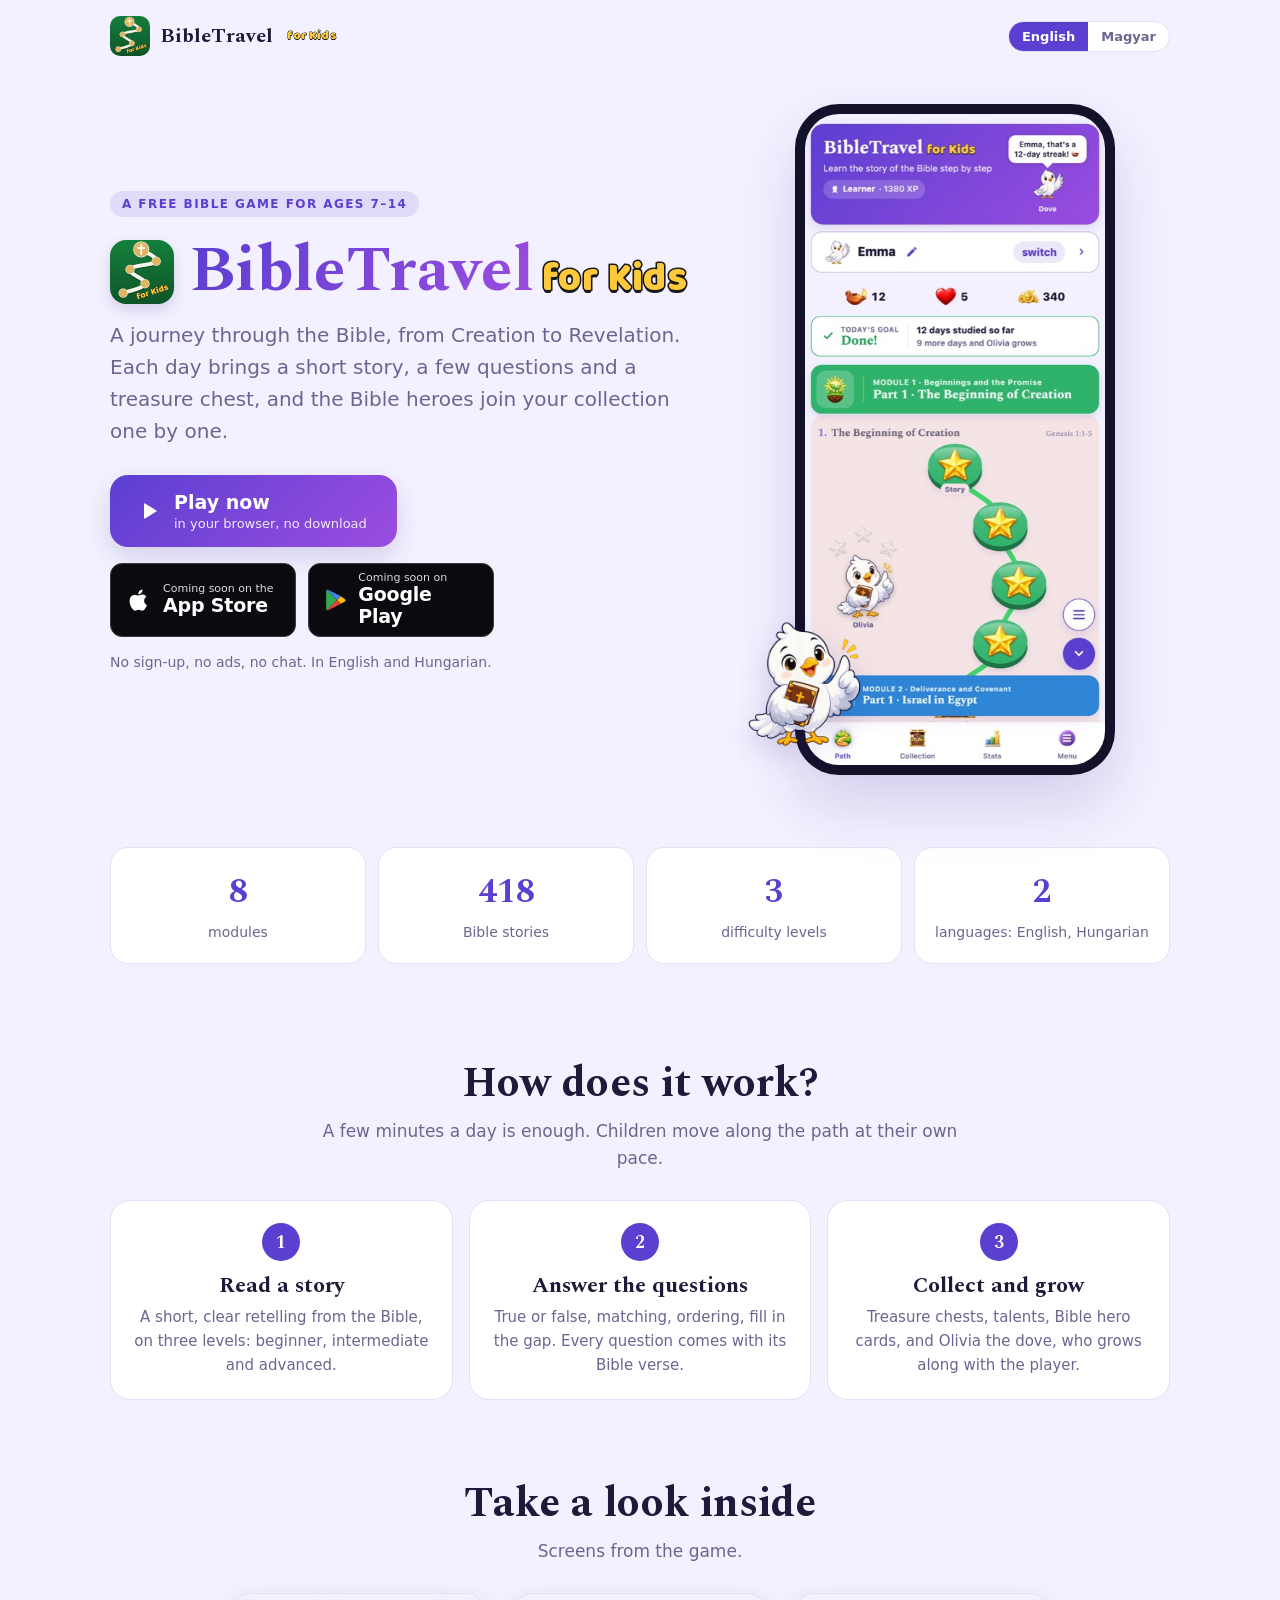
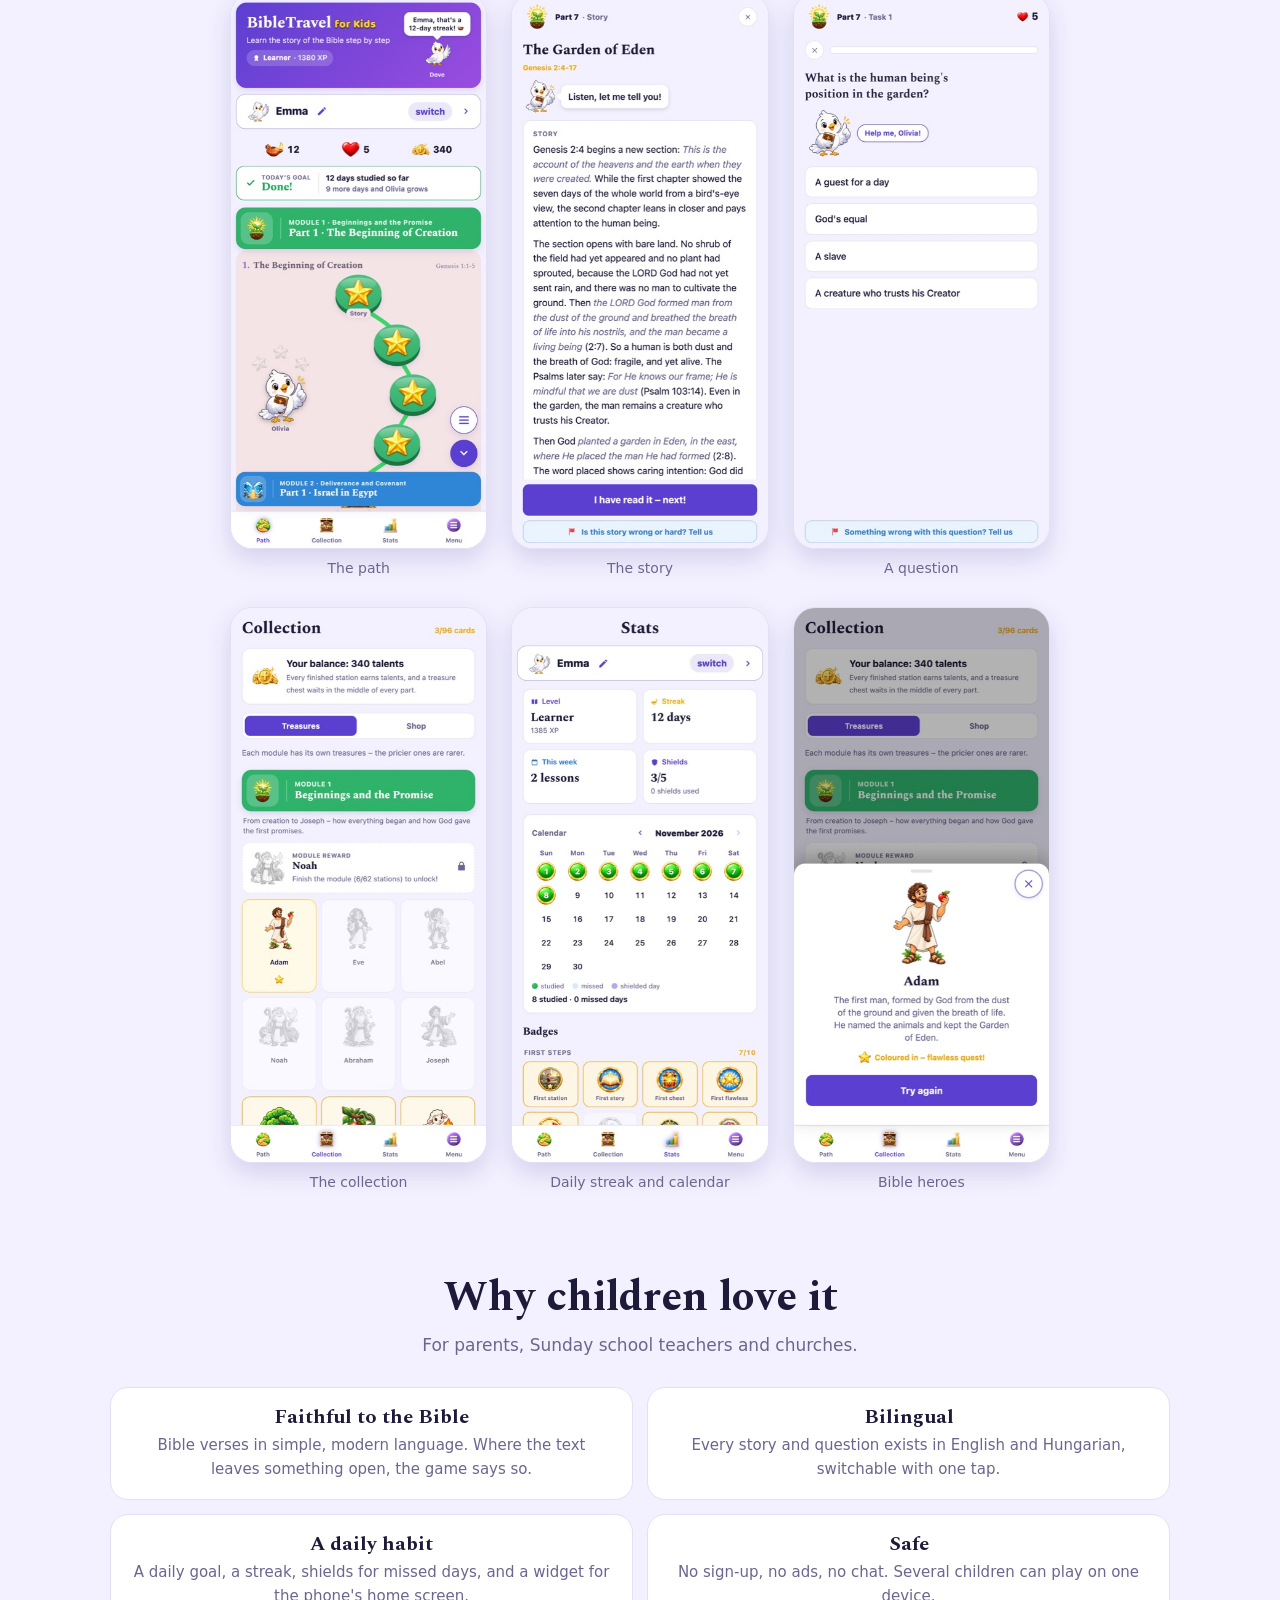
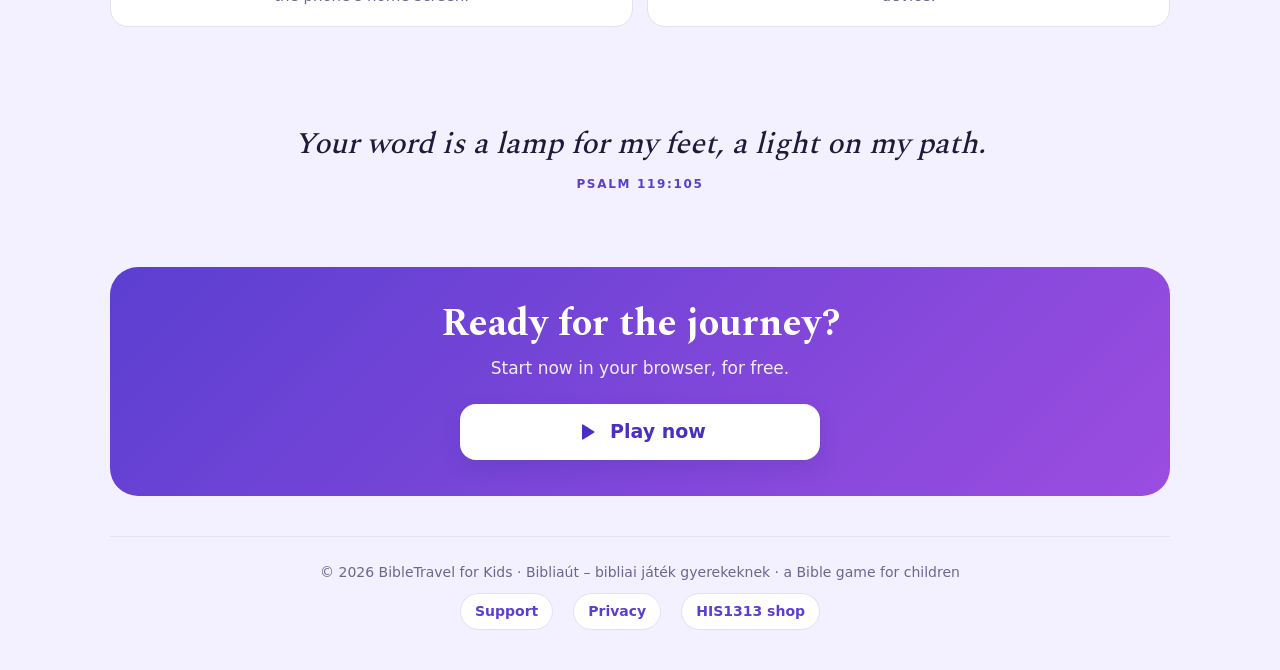
==== index.html @ eb329e91 "Jatek frissitve - 2026-11-16 12:33" ====
<!doctype html>
<html lang="en">
<head>
<meta charset="utf-8">
<script>/* az appon belul (regi buildek tartalek cime) egyenesen a jatek nyiljon */ if(window.ReactNativeWebView) location.replace("https://bibletravel.co.uk/play.html");</script>
<meta name="viewport" content="width=device-width,initial-scale=1,viewport-fit=cover">
<title>BibleTravel for Kids – A free Bible game for children</title>
<meta name="description" content="BibleTravel (in Hungarian: Bibliaút, Biblia Travel) is a free Bible game for children aged 7–14: 418 short Bible stories from Creation to Revelation, with quizzes, treasure chests and Bible heroes to collect. In English and Hungarian. Play in your browser, no sign-up, no ads.">
<link rel="canonical" href="https://bibletravel.co.uk/">
<link rel="alternate" hreflang="en" href="https://bibletravel.co.uk/">
<link rel="alternate" hreflang="hu" href="https://bibletravel.co.uk/hu/">
<link rel="alternate" hreflang="x-default" href="https://bibletravel.co.uk/">
<meta property="og:type" content="website">
<meta property="og:site_name" content="BibleTravel">
<meta property="og:url" content="https://bibletravel.co.uk/">
<meta property="og:title" content="BibleTravel for Kids – A journey through the Bible">
<meta property="og:description" content="A free Bible game for children aged 7–14. Short stories, quizzes, treasure chests and Bible heroes. In English and Hungarian.">
<meta property="og:image" content="https://bibletravel.co.uk/kezdolap/og.png">
<meta property="og:image:width" content="1200">
<meta property="og:image:height" content="630">
<meta property="og:locale" content="en_GB">
<meta property="og:locale:alternate" content="hu_HU">
<meta name="twitter:card" content="summary_large_image">
<meta name="twitter:image" content="https://bibletravel.co.uk/kezdolap/og.png">
<link rel="apple-touch-icon" href="https://bibletravel.co.uk/kezdolap/ikon.png">
<script type="application/ld+json">{"@context":"https://schema.org","@graph":[{"@type":"WebSite","name":"BibleTravel","alternateName":["BibleTravel for Kids","Bibliaút","Biblia Travel","Bible Travel"],"url":"https://bibletravel.co.uk/","inLanguage":["en","hu"]},{"@type":"VideoGame","name":"BibleTravel","alternateName":["Bibliaút","Biblia Travel","Bible Travel"],"url":"https://bibletravel.co.uk/","description":"A free Bible game for children aged 7–14: 418 short Bible stories from Creation to Revelation, with quizzes, treasure chests and Bible heroes to collect. In English and Hungarian.","image":"https://bibletravel.co.uk/kezdolap/og.png","genre":["Educational","Bible","Quiz"],"inLanguage":["en","hu"],"audience":{"@type":"PeopleAudience","suggestedMinAge":7,"suggestedMaxAge":14},"gamePlatform":["Web browser","iOS","Android"],"applicationCategory":"EducationalApplication","operatingSystem":"Any (web browser)","offers":{"@type":"Offer","price":"0","priceCurrency":"GBP"}}]}</script>
<meta name="theme-color" content="#5B3FD1">
<link rel="icon" href="https://bibletravel.co.uk/kezdolap/ikon.png">
<link rel="stylesheet" href="fonts/spectral.css">
<style>
:root{
  --bg:#F3F1FF;--surface:#FFFFFF;--text:#1E1B3A;--muted:#6B6690;--line:#E3DFF5;
  --brand:#5B3FD1;--brand2:#9B4DE0;--green:#2FA45A;--gold:#F2B33D;--ink:#FFFFFF;
  --shadow:rgba(52,36,140,.16);
}
@media (prefers-color-scheme:dark){:root:not([data-theme="light"]){
  --bg:#161327;--surface:#241F3B;--text:#F4F1FF;--muted:#B9B2D8;--line:#3A3360;
  --brand:#A78BFA;--brand2:#E08BF7;--green:#4CC77A;--ink:#161327;--shadow:rgba(0,0,0,.4);color-scheme:dark}}
:root[data-theme="dark"]{
  --bg:#161327;--surface:#241F3B;--text:#F4F1FF;--muted:#B9B2D8;--line:#3A3360;
  --brand:#A78BFA;--brand2:#E08BF7;--green:#4CC77A;--ink:#161327;--shadow:rgba(0,0,0,.4);color-scheme:dark}
*{box-sizing:border-box}
html{scroll-behavior:smooth}
body{margin:0;background:var(--bg);color:var(--text);font:17px/1.6 -apple-system,BlinkMacSystemFont,"Segoe UI",system-ui,sans-serif}
h1,h2,h3{font-family:Spectral,Georgia,serif;line-height:1.15;text-wrap:balance;margin:0}
a{color:var(--brand)}
.wrap{max-width:1100px;margin:0 auto;padding-inline:20px}

/* "for Kids" jel (Zsolt dontese, 2026-11-06): napsarga betuk fekete korvonallal, a nev utan */
@font-face{font-family:"BT Kids";src:url(fonts/baloo2-800-forkids.woff2) format("woff2");font-weight:800;font-display:block}
.fkjel{font:800 .62em/1 "BT Kids","Baloo 2",system-ui,sans-serif;color:#FFC93C;-webkit-text-stroke:.08em #1A1A1A;paint-order:stroke fill;text-shadow:0 .07em 0 #1A1A1A;white-space:nowrap;letter-spacing:.01em;margin-left:.3em;-webkit-text-fill-color:#FFC93C}
/* felso sav */
.top{display:flex;align-items:center;justify-content:space-between;gap:12px;padding-block:16px}
.logo{display:flex;align-items:center;gap:10px;font:700 20px Spectral,Georgia,serif;color:var(--text);text-decoration:none}
.logo img{width:40px;height:40px;border-radius:10px}
.nyelv{display:flex;border:1.5px solid var(--line);border-radius:999px;overflow:hidden;background:var(--surface)}
.nyelv button{font:700 13px system-ui;border:0;background:none;color:var(--muted);padding:7px 13px;cursor:pointer}
.nyelv button.on{background:var(--brand);color:var(--ink)}

/* nyito resz */
.hos{display:grid;grid-template-columns:minmax(0,1.15fr) minmax(0,.85fr);gap:48px;align-items:center;padding-block:32px 64px}
.hosszoveg{display:flex;flex-direction:column;align-items:flex-start}
.hos h1{display:flex;align-items:center;gap:16px;flex-wrap:wrap;justify-content:inherit}
.hos h1 .fkjel{margin-left:-8px;align-self:center;margin-top:.32em;background:none}
.hos h1{flex-wrap:nowrap!important;font-size:clamp(30px,5.6vw,64px)!important}
.hos h1 img{width:clamp(48px,6vw,64px);height:auto;border-radius:16px;box-shadow:0 6px 14px var(--shadow)}
.jatekgomb{display:inline-flex;align-items:center;gap:14px;padding:16px 30px 16px 26px;border-radius:18px;text-decoration:none;color:#fff;font-weight:700;font-size:19px;line-height:1.2;background:linear-gradient(135deg,var(--brand),var(--brand2));box-shadow:0 10px 24px var(--shadow)}
.jatekgomb small{display:block;font-weight:500;font-size:13px;opacity:.88;margin-top:2px}
.jatekgomb:hover{filter:brightness(1.05)}
.boltok{display:flex;flex-wrap:wrap;gap:12px;margin-top:16px}
.bolt{display:inline-flex;align-items:center;gap:10px;background:#0B0B0F;color:#fff;border:1px solid #3a3a42;border-radius:12px;padding:8px 14px;text-decoration:none;width:186px;cursor:default}
.bolt small{display:block;font-size:11px;line-height:1.1;opacity:.85}
.bolt b{display:block;font-size:19px;line-height:1.15;font-weight:600;letter-spacing:-.01em}
.cimke{display:inline-block;font:700 12px system-ui;letter-spacing:.12em;text-transform:uppercase;color:var(--brand);background:color-mix(in srgb,var(--brand) 12%,transparent);padding:6px 12px;border-radius:999px}
.hos h1{font-size:clamp(40px,6.4vw,72px);margin:18px 0 10px}
.hos h1 span{background:linear-gradient(120deg,var(--brand),var(--brand2));-webkit-background-clip:text;background-clip:text;color:transparent}
.lead{font-size:clamp(17px,2vw,20px);color:var(--muted);max-width:34em;margin:0 0 28px}
.gombok{display:flex;flex-direction:column;align-items:stretch;gap:12px;width:min(360px,100%)}
.gomb{position:relative;display:flex;justify-content:center;align-items:center;gap:12px;text-align:center;padding-inline:64px!important;border-radius:16px;padding:14px 22px;text-decoration:none;font-weight:700;line-height:1.2}
.gomb small{display:block;font-weight:500;font-size:12px;opacity:.85}
.gomb.fo{padding-block:18px;font-size:19px;background:linear-gradient(135deg,var(--brand),var(--brand2));color:#fff;box-shadow:0 8px 20px var(--shadow)}
.gomb.mas{background:var(--surface);color:var(--text);border:1.5px solid var(--line)}
.gombok .gomb svg{position:absolute;left:28px;top:50%;transform:translateY(-50%)}
.zaro .gombok .gomb svg{position:static;transform:none}
.zaro .gomb.fo{padding-inline:28px!important}
.zaro .gombok{margin:0 auto}
.zaro .gomb.fo{padding-block:16px}
.gomb.mas[aria-disabled="true"]{cursor:default}
.apro{font-size:14px;color:var(--muted);margin-top:14px}
.telefon{justify-self:center;position:relative;width:min(320px,80vw)}
.telefon .keret{background:#14112A;border-radius:44px;padding:10px;box-shadow:0 30px 60px var(--shadow)}
.telefon img.kep{display:block;width:100%;border-radius:34px}
.telefon .galamb{position:absolute;width:40%;left:-18%;bottom:4%;filter:drop-shadow(0 10px 14px var(--shadow))}

/* szamok */
.szamok{display:grid;grid-template-columns:repeat(4,minmax(0,1fr));gap:12px;padding-block:8px 56px}
.szam{background:var(--surface);border:1px solid var(--line);border-radius:18px;padding:18px;text-align:center}
.szam b{display:block;font:700 34px Spectral,Georgia,serif;color:var(--brand);font-variant-numeric:tabular-nums}
.szam span{font-size:14px;color:var(--muted)}

/* szakaszok */
section{padding-block:40px}
section>h2{font-size:clamp(30px,4vw,42px);margin-bottom:10px;text-align:center}
section>p.al{color:var(--muted);max-width:40em;margin:0 auto 28px;text-align:center}
.lepesek{display:grid;grid-template-columns:repeat(3,minmax(0,1fr));gap:16px;counter-reset:l}
.lepes{background:var(--surface);border:1px solid var(--line);border-radius:20px;padding:22px;text-align:center}
.lepes::before{counter-increment:l;content:counter(l);display:grid;place-items:center;width:38px;height:38px;border-radius:50%;background:var(--brand);color:var(--ink);font:700 18px Spectral,Georgia,serif;margin:0 auto 12px}
.lepes h3{font-size:22px;margin-bottom:6px}
.lepes p{margin:0;color:var(--muted);font-size:15px}

.kepek{display:grid;grid-template-columns:repeat(3,minmax(0,1fr));gap:28px 24px;max-width:820px;margin:0 auto}
.kepek figure{margin:0}
.kepek img{display:block;width:100%;border-radius:22px;border:1px solid var(--line);box-shadow:0 10px 24px var(--shadow)}
.kepek figcaption{font-size:14px;color:var(--muted);text-align:center;margin-top:8px}

.miert{display:grid;grid-template-columns:repeat(2,minmax(0,1fr));gap:14px}
.miert div{background:var(--surface);border:1px solid var(--line);border-radius:18px;padding:18px 20px;text-align:center}
.miert h3{font-size:20px;margin-bottom:4px}
.miert p{margin:0;color:var(--muted);font-size:15px}

.ige{text-align:center;padding-block:56px}
.ige blockquote{font:italic 500 clamp(22px,3vw,30px)/1.4 Spectral,Georgia,serif;margin:0 auto;max-width:28em}
.ige cite{display:block;font:700 12px system-ui;letter-spacing:.14em;text-transform:uppercase;color:var(--brand);margin-top:12px;font-style:normal}

.zaro{background:linear-gradient(135deg,var(--brand),var(--brand2));color:#fff;border-radius:28px;padding:36px 28px;text-align:center;margin-block:20px 40px}
.zaro h2{font-size:clamp(28px,4vw,38px);margin-bottom:8px}
.zaro p{margin:0 0 22px;opacity:.9}
.zaro .gomb.fo{background:#fff;color:#4A2FC0}
footer{border-top:1px solid var(--line);padding-block:24px 40px;font-size:14px;color:var(--muted);display:flex;flex-direction:column;align-items:center;gap:10px;text-align:center}
footer nav{justify-content:center}
footer nav a{text-decoration:none;font-weight:600;color:var(--brand);padding:6px 14px;border:1px solid var(--line);border-radius:999px;background:var(--surface)}
footer nav a:hover{border-color:var(--brand)}
footer nav{display:flex;flex-wrap:wrap;gap:8px 20px}

[data-l="hu"] .en,[data-l="en"] .hu{display:none!important}

@media (max-width:820px){
  .hos h1{gap:10px!important}
  .hos{grid-template-columns:1fr;gap:36px;text-align:center}
  .hosszoveg{align-items:center}.lead{margin-inline:auto}.boltok{justify-content:center}
  .telefon .galamb{left:-14%}
  .telefon .galamb{left:-14%}
  .szamok{grid-template-columns:repeat(2,minmax(0,1fr))}
  .lepesek,.miert{grid-template-columns:1fr}
  .kepek{grid-template-columns:repeat(2,minmax(0,1fr));gap:20px 14px}
}
@media (max-width:520px){.top .logo .fkjel{display:none}}
</style>
<script>/* Latogatasszamlalo (GoatCounter: suti es szemelyes adat nelkul). Csak a weboldalon fut, az appban SOHA (Kids kategoria). */
(function(){ if(location.hostname!=='bibletravel.co.uk'||window.ReactNativeWebView) return; var g=document.createElement('script'); g.async=true; g.src='https://gc.zgo.at/count.js'; g.setAttribute('data-goatcounter','https://bibletravel.goatcounter.com/count'); document.head.appendChild(g); })();
</script>
</head>
<body data-l="en">
<div class="wrap">

<header class="top">
  <a class="logo" href="#"><img src="kezdolap/ikon.png" alt="">BibleTravel<span class="fkjel">for Kids</span></a>
  <div class="nyelv" role="group" aria-label="Language">
    <button type="button" data-nyelv="en">English</button>
    <button type="button" data-nyelv="hu">Magyar</button>
  </div>
</header>

<main>
<div class="hos">
  <div class="hosszoveg">
    <span class="cimke"><span class="hu">Ingyenes bibliai játék 7–14 éveseknek</span><span class="en">A free Bible game for ages 7–14</span></span>
    <h1><img src="kezdolap/ikon.png" alt=""><span>BibleTravel</span><span class="fkjel">for Kids</span></h1>
    <p class="lead hu">Utazás a Bibliában, a teremtéstől a Jelenésekig. Minden nap egy rövid történet, néhány kérdés és egy kincsesláda, és a bibliai hősök sorban a gyűjteményedbe kerülnek.</p>
    <p class="lead en">A journey through the Bible, from Creation to Revelation. Each day brings a short story, a few questions and a treasure chest, and the Bible heroes join your collection one by one.</p>
    <a class="jatekgomb" data-jatek href="play.html?v=202611161233&lang=en">
      <svg width="24" height="24" viewBox="0 0 24 24" fill="currentColor" aria-hidden="true"><path d="M8 5.5v13a1 1 0 0 0 1.5.86l10.4-6.5a1 1 0 0 0 0-1.72L9.5 4.64A1 1 0 0 0 8 5.5z"/></svg>
      <span><span class="hu">Játssz most<small>a böngészőben, letöltés nélkül</small></span><span class="en">Play now<small>in your browser, no download</small></span></span>
    </a>
    <div class="boltok">
      <a class="bolt" aria-disabled="true">
        <svg width="28" height="28" viewBox="0 0 24 24" fill="currentColor" aria-hidden="true"><path d="M16.37 12.62c-.02-2.3 1.88-3.4 1.97-3.46-1.07-1.57-2.74-1.78-3.33-1.8-1.42-.14-2.77.83-3.49.83-.72 0-1.83-.81-3.01-.79-1.55.02-2.98.9-3.78 2.29-1.61 2.8-.41 6.94 1.16 9.21.77 1.11 1.68 2.36 2.88 2.31 1.16-.05 1.59-.75 2.99-.75 1.4 0 1.79.75 3.01.72 1.24-.02 2.03-1.13 2.79-2.25.88-1.29 1.24-2.53 1.26-2.6-.03-.01-2.42-.93-2.45-3.71zM14.08 5.86c.64-.77 1.07-1.85.95-2.92-.92.04-2.03.61-2.69 1.38-.59.68-1.11 1.77-.97 2.82 1.03.08 2.07-.52 2.71-1.28z"/></svg>
        <span><small class="hu">Hamarosan az</small><small class="en">Coming soon on the</small><b>App Store</b></span>
      </a>
      <a class="bolt" aria-disabled="true">
        <svg width="26" height="26" viewBox="0 0 24 24" aria-hidden="true"><path fill="#34A853" d="M3.6 2.3 13.4 12 3.6 21.7c-.4-.2-.6-.6-.6-1.1V3.4c0-.5.2-.9.6-1.1z"/><path fill="#FBBC04" d="m17 8.4-3.6 3.6L17 15.6l3.9-2.2c.8-.5.8-1.6 0-2.1z"/><path fill="#4285F4" d="M3.6 2.3c.3-.2.8-.2 1.2 0L17 8.4 13.4 12z"/><path fill="#EA4335" d="M13.4 12 17 15.6 4.8 21.7c-.4.2-.9.2-1.2 0z"/></svg>
        <span><small class="hu">Hamarosan a</small><small class="en">Coming soon on</small><b>Google Play</b></span>
      </a>
    </div>
    <p class="apro"><span class="hu">Nincs regisztráció, nincs reklám, nincs csevegés. Magyarul és angolul.</span><span class="en">No sign-up, no ads, no chat. In English and Hungarian.</span></p>
  </div>
  <div class="telefon">
    <div class="keret"><img class="kep" data-kep="1-osveny" alt=""></div>
    <img class="galamb" src="kezdolap/olivia.png" alt="">
  </div>
</div>

<div class="szamok">
  <div class="szam"><b>8</b><span class="hu">modul</span><span class="en">modules</span></div>
  <div class="szam"><b>418</b><span class="hu">bibliai történet</span><span class="en">Bible stories</span></div>
  <div class="szam"><b>3</b><span class="hu">nehézségi szint</span><span class="en">difficulty levels</span></div>
  <div class="szam"><b>2</b><span class="hu">nyelv: magyar, angol</span><span class="en">languages: English, Hungarian</span></div>
</div>

<section>
  <h2 class="hu">Hogyan működik?</h2><h2 class="en">How does it work?</h2>
  <p class="al hu">Napi néhány perc elég. A gyerek a saját tempójában halad végig az ösvényen.</p>
  <p class="al en">A few minutes a day is enough. Children move along the path at their own pace.</p>
  <div class="lepesek">
    <div class="lepes"><h3 class="hu">Elolvas egy történetet</h3><h3 class="en">Read a story</h3>
      <p class="hu">Rövid, érthető elbeszélés a Bibliából, három szinten: kezdő, középhaladó és haladó.</p>
      <p class="en">A short, clear retelling from the Bible, on three levels: beginner, intermediate and advanced.</p></div>
    <div class="lepes"><h3 class="hu">Válaszol a kérdésekre</h3><h3 class="en">Answer the questions</h3>
      <p class="hu">Igaz vagy hamis, párosítás, sorrend, kiegészítés. Minden kérdés mellett ott az igevers.</p>
      <p class="en">True or false, matching, ordering, fill in the gap. Every question comes with its Bible verse.</p></div>
    <div class="lepes"><h3 class="hu">Gyűjt és fejlődik</h3><h3 class="en">Collect and grow</h3>
      <p class="hu">Kincsesládák, talentumok, bibliai hősök kártyái, és Olívia, a galamb, aki együtt fejlődik a játékossal.</p>
      <p class="en">Treasure chests, talents, Bible hero cards, and Olivia the dove, who grows along with the player.</p></div>
  </div>
</section>

<section>
  <h2 class="hu">Így néz ki</h2><h2 class="en">Take a look inside</h2>
  <p class="al hu">Képek a játékból.</p>
  <p class="al en">Screens from the game.</p>
  <div class="kepek">
    <figure><img data-kep="1-osveny" alt="" loading="lazy"><figcaption><span class="hu">Az ösvény</span><span class="en">The path</span></figcaption></figure>
    <figure><img data-kep="2-tortenet" alt="" loading="lazy"><figcaption><span class="hu">A történet</span><span class="en">The story</span></figcaption></figure>
    <figure><img data-kep="3-kerdes" alt="" loading="lazy"><figcaption><span class="hu">Egy kérdés</span><span class="en">A question</span></figcaption></figure>
    <figure><img data-kep="4-gyujtemeny" alt="" loading="lazy"><figcaption><span class="hu">A gyűjtemény</span><span class="en">The collection</span></figcaption></figure>
    <figure><img data-kep="5-statisztika" alt="" loading="lazy"><figcaption><span class="hu">Napi széria és naptár</span><span class="en">Daily streak and calendar</span></figcaption></figure>
    <figure><img data-kep="6-hos" alt="" loading="lazy"><figcaption><span class="hu">Bibliai hősök</span><span class="en">Bible heroes</span></figcaption></figure>
  </div>
</section>

<section>
  <h2 class="hu">Miért jó a gyerekeknek?</h2><h2 class="en">Why children love it</h2>
  <p class="al hu">Szülőknek, hittanoktatóknak, gyülekezeteknek.</p>
  <p class="al en">For parents, Sunday school teachers and churches.</p>
  <div class="miert">
    <div><h3 class="hu">Hű a Bibliához</h3><h3 class="en">Faithful to the Bible</h3>
      <p class="hu">Mai, egyszerű nyelvű igeversek. Ahol a szöveg valamit nyitva hagy, azt a játék is kimondja.</p>
      <p class="en">Bible verses in simple, modern language. Where the text leaves something open, the game says so.</p></div>
    <div><h3 class="hu">Kétnyelvű</h3><h3 class="en">Bilingual</h3>
      <p class="hu">Minden történet és kérdés magyarul és angolul is megvan, egy gombnyomással váltható.</p>
      <p class="en">Every story and question exists in English and Hungarian, switchable with one tap.</p></div>
    <div><h3 class="hu">Napi szokás</h3><h3 class="en">A daily habit</h3>
      <p class="hu">Napi cél, széria, pajzs a kihagyott napokra, és widget a telefon kezdőképernyőjére.</p>
      <p class="en">A daily goal, a streak, shields for missed days, and a widget for the phone's home screen.</p></div>
    <div><h3 class="hu">Biztonságos</h3><h3 class="en">Safe</h3>
      <p class="hu">Nincs regisztráció, nincs reklám, nincs csevegés. Több gyerek is játszhat egy készüléken.</p>
      <p class="en">No sign-up, no ads, no chat. Several children can play on one device.</p></div>
  </div>
</section>

<div class="ige">
  <blockquote class="hu">Lábam előtt mécses a te igéd, ösvényemen világosság.</blockquote>
  <blockquote class="en">Your word is a lamp for my feet, a light on my path.</blockquote>
  <cite class="hu">Zsoltárok 119:105</cite><cite class="en">Psalm 119:105</cite>
</div>

<div class="zaro">
  <h2 class="hu">Indulhat az utazás?</h2><h2 class="en">Ready for the journey?</h2>
  <p class="hu">Kezdd el most a böngészőben, ingyen.</p>
  <p class="en">Start now in your browser, for free.</p>
  <div class="gombok">
    <a class="gomb fo" data-jatek href="play.html?v=202611161233&lang=en"><svg width="24" height="24" viewBox="0 0 24 24" fill="currentColor" aria-hidden="true"><path d="M8 5.5v13a1 1 0 0 0 1.5.86l10.4-6.5a1 1 0 0 0 0-1.72L9.5 4.64A1 1 0 0 0 8 5.5z"/></svg><span><span class="hu">Játssz most</span><span class="en">Play now</span></span></a>
  </div>
</div>
</main>

<footer>
  <span>© 2026 BibleTravel for Kids · Bibliaút – bibliai játék gyerekeknek · a Bible game for children</span>
  <nav>
    <a href="https://bibletravel.co.uk/tamogatas.html"><span class="hu">Támogatás</span><span class="en">Support</span></a>
    <a href="https://bibletravel.co.uk/adatvedelem.html"><span class="hu">Adatvédelem</span><span class="en">Privacy</span></a>
    <a href="https://his1313.com"><span class="hu">HIS1313 webshop</span><span class="en">HIS1313 shop</span></a>
  </nav>
</footer>
</div>

<script>
(function(){
  var gombok=document.querySelectorAll('[data-nyelv]');
  function allit(l){
    document.body.setAttribute('data-l',l);
    document.documentElement.lang=l;
    document.title=l==='hu'?'BibleTravel for Kids – Utazás a Bibliában':'BibleTravel for Kids – A journey through the Bible';
    gombok.forEach(function(b){b.classList.toggle('on',b.getAttribute('data-nyelv')===l);});
    document.querySelectorAll('img[data-kep]').forEach(function(i){i.src='kezdolap/'+l+'-'+i.getAttribute('data-kep')+'.jpg';});
    document.querySelectorAll('a[data-jatek]').forEach(function(a){a.href='play.html?v=202611161233&lang='+l;});
  }
  var l='en'; /* az oldal mindig angolul nyilik; magyarra a gombbal lehet valtani */
  gombok.forEach(function(b){b.onclick=function(){allit(b.getAttribute('data-nyelv'));};});
  allit(l);
})();
</script>
</body>
</html>
---- fonts/spectral.css ----
/* Spectral (SIL Open Font License 1.1, lasd OFL.txt) - helyben, hogy net nelkul is mukodjon. */
@font-face{font-family:Spectral;font-style:normal;font-weight:500;font-display:swap;src:url(spectral-500-latin-ext.woff2) format("woff2");unicode-range:U+0100-02BA, U+02BD-02C5, U+02C7-02CC, U+02CE-02D7, U+02DD-02FF, U+0304, U+0308, U+0329, U+1D00-1DBF, U+1E00-1E9F, U+1EF2-1EFF, U+2020, U+20A0-20AB, U+20AD-20C4, U+2113, U+2C60-2C7F, U+A720-A7FF}
@font-face{font-family:Spectral;font-style:normal;font-weight:500;font-display:swap;src:url(spectral-500-latin.woff2) format("woff2");unicode-range:U+0000-00FF, U+0131, U+0152-0153, U+02BB-02BC, U+02C6, U+02DA, U+02DC, U+0304, U+0308, U+0329, U+2000-206F, U+20AC, U+2122, U+2191, U+2193, U+2212, U+2215, U+FEFF, U+FFFD}
@font-face{font-family:Spectral;font-style:normal;font-weight:600;font-display:swap;src:url(spectral-600-latin-ext.woff2) format("woff2");unicode-range:U+0100-02BA, U+02BD-02C5, U+02C7-02CC, U+02CE-02D7, U+02DD-02FF, U+0304, U+0308, U+0329, U+1D00-1DBF, U+1E00-1E9F, U+1EF2-1EFF, U+2020, U+20A0-20AB, U+20AD-20C4, U+2113, U+2C60-2C7F, U+A720-A7FF}
@font-face{font-family:Spectral;font-style:normal;font-weight:600;font-display:swap;src:url(spectral-600-latin.woff2) format("woff2");unicode-range:U+0000-00FF, U+0131, U+0152-0153, U+02BB-02BC, U+02C6, U+02DA, U+02DC, U+0304, U+0308, U+0329, U+2000-206F, U+20AC, U+2122, U+2191, U+2193, U+2212, U+2215, U+FEFF, U+FFFD}
@font-face{font-family:Spectral;font-style:normal;font-weight:700;font-display:swap;src:url(spectral-700-latin-ext.woff2) format("woff2");unicode-range:U+0100-02BA, U+02BD-02C5, U+02C7-02CC, U+02CE-02D7, U+02DD-02FF, U+0304, U+0308, U+0329, U+1D00-1DBF, U+1E00-1E9F, U+1EF2-1EFF, U+2020, U+20A0-20AB, U+20AD-20C4, U+2113, U+2C60-2C7F, U+A720-A7FF}
@font-face{font-family:Spectral;font-style:normal;font-weight:700;font-display:swap;src:url(spectral-700-latin.woff2) format("woff2");unicode-range:U+0000-00FF, U+0131, U+0152-0153, U+02BB-02BC, U+02C6, U+02DA, U+02DC, U+0304, U+0308, U+0329, U+2000-206F, U+20AC, U+2122, U+2191, U+2193, U+2212, U+2215, U+FEFF, U+FFFD}
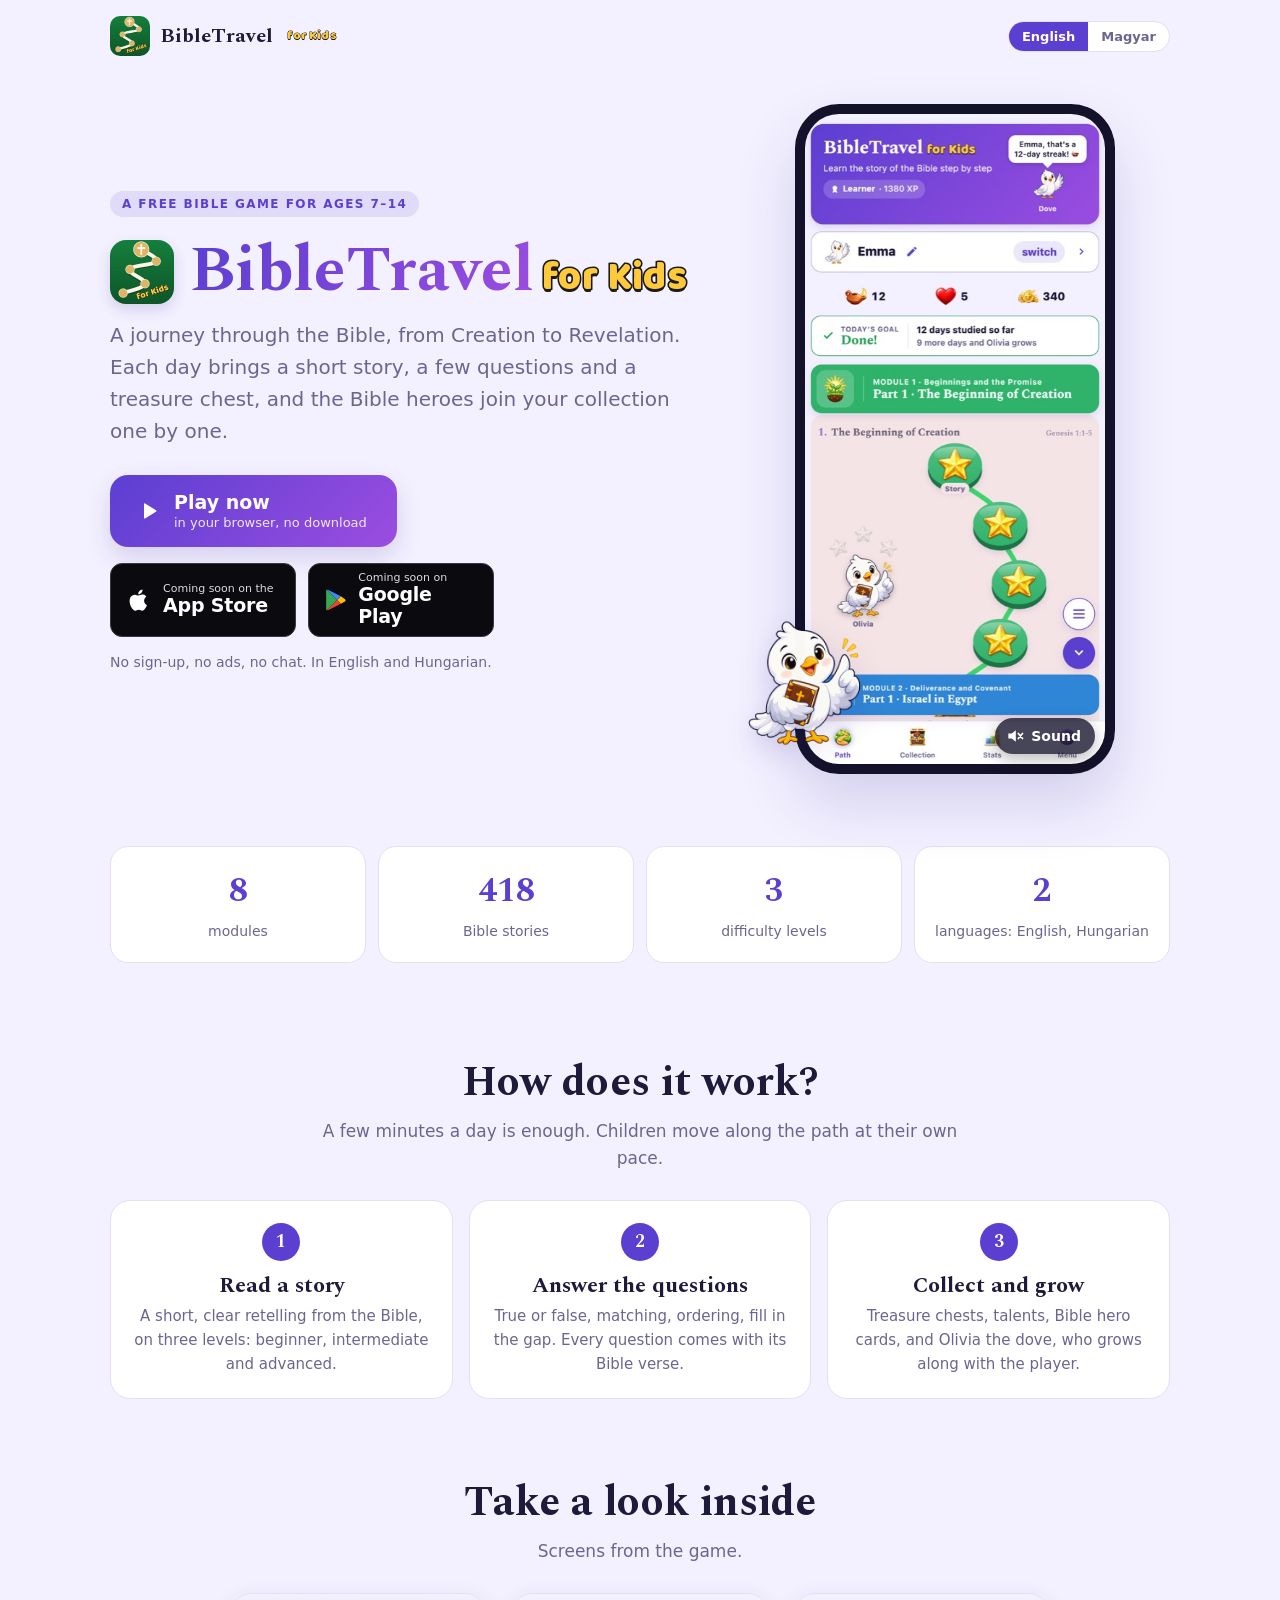
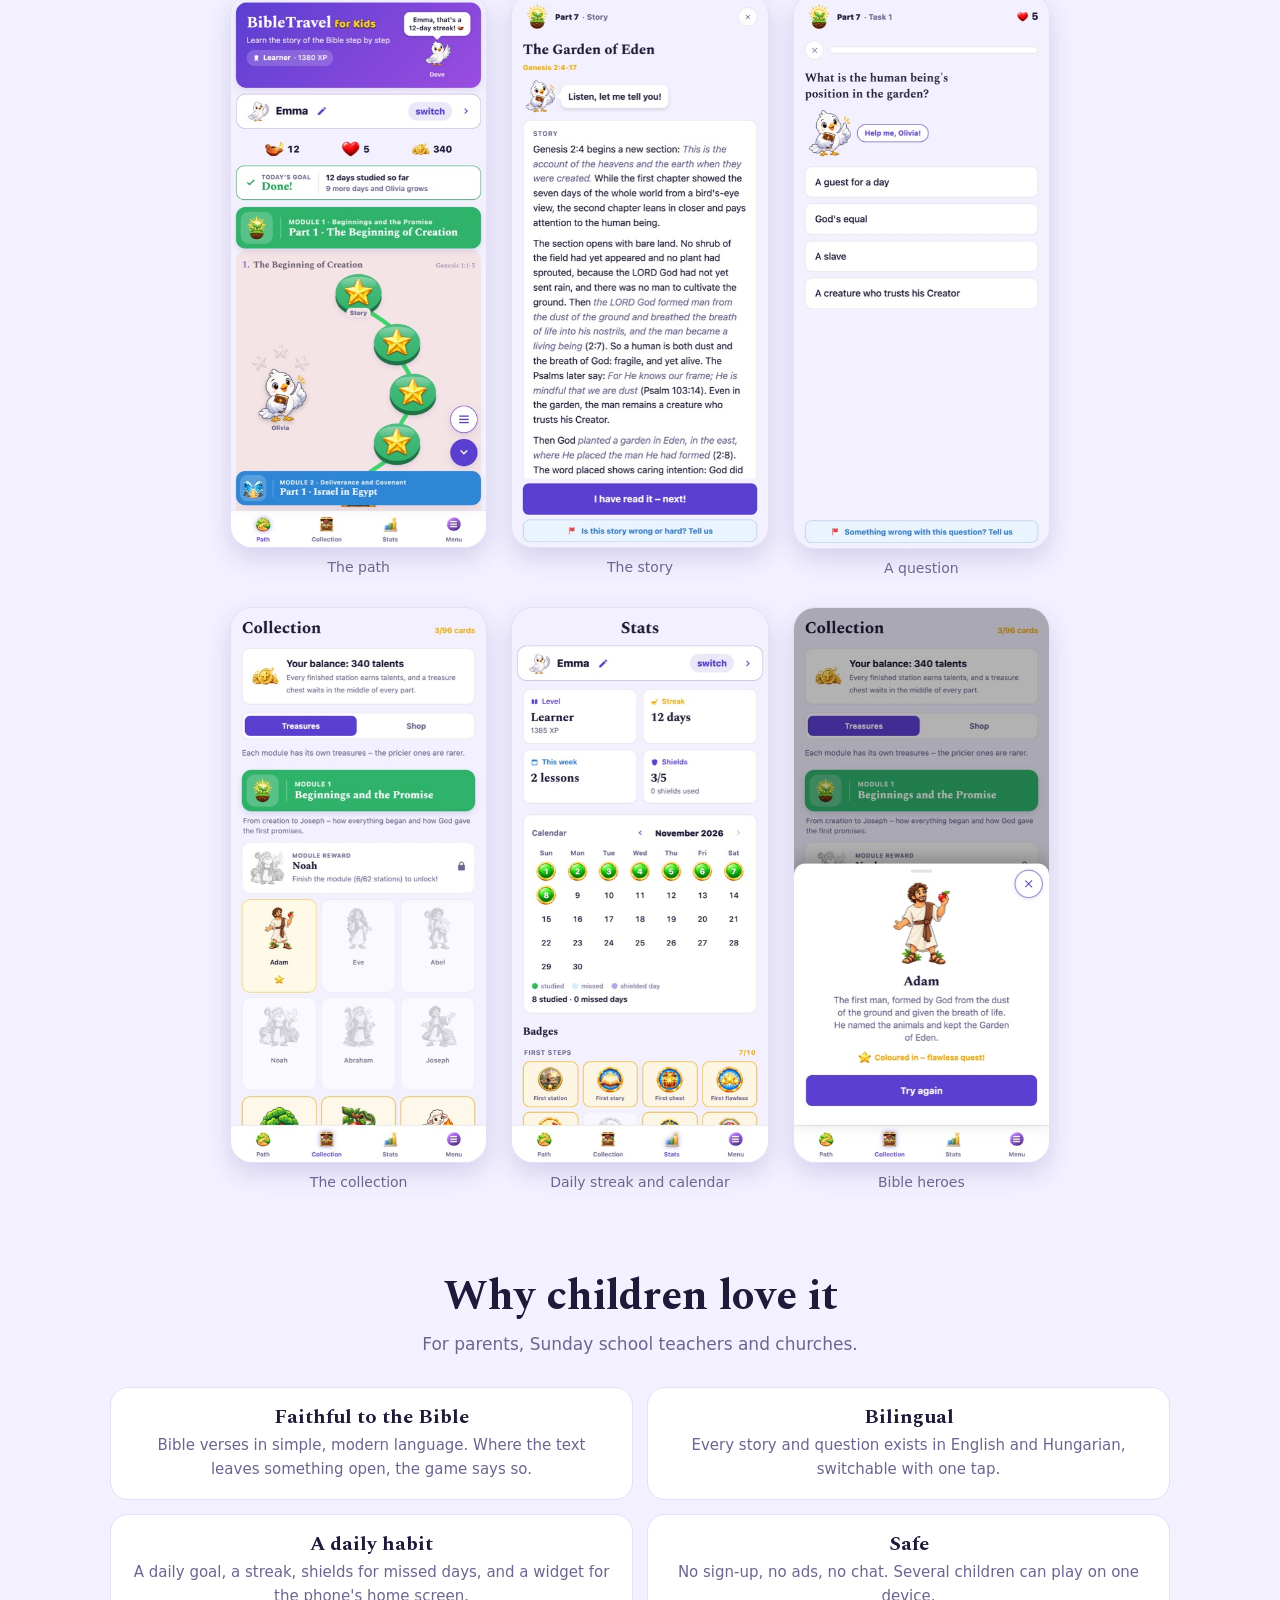
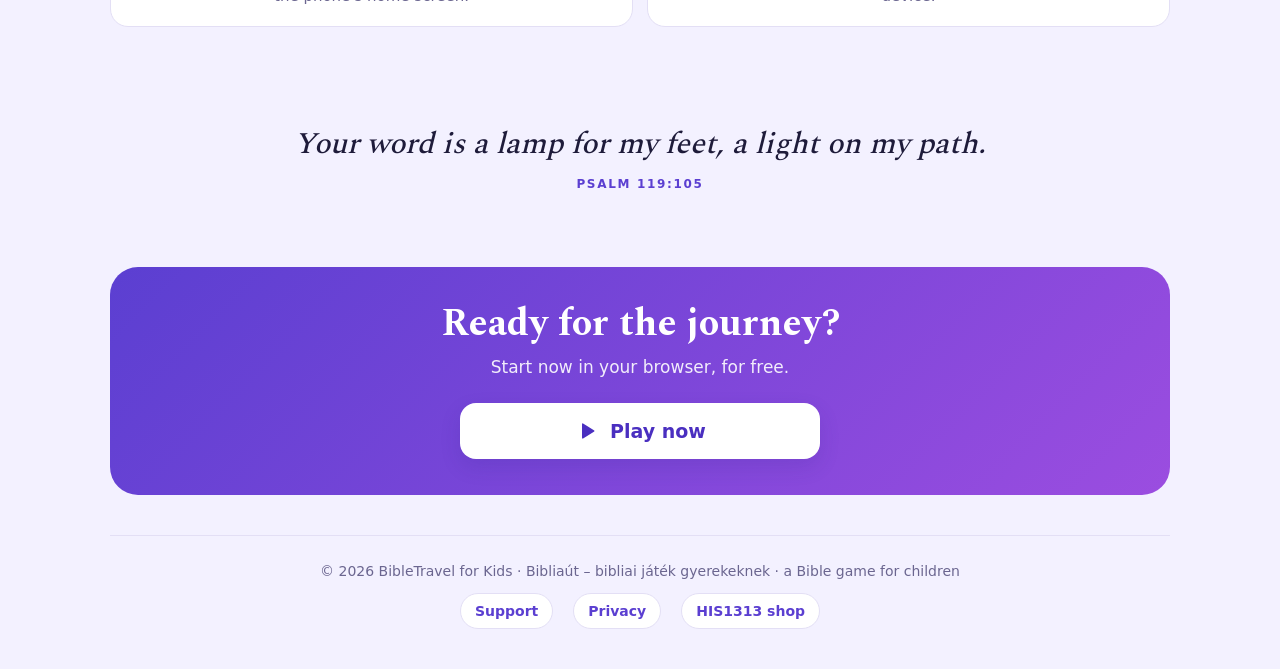
==== commit ce8c116a: "Jatek frissitve - 2026-11-16 13:08" ====
--- a/index.html
+++ b/index.html
@@ -90,6 +90,14 @@
 .telefon{justify-self:center;position:relative;width:min(320px,80vw)}
 .telefon .keret{background:#14112A;border-radius:44px;padding:10px;box-shadow:0 30px 60px var(--shadow)}
 .telefon img.kep{display:block;width:100%;border-radius:34px}
+.telefon .keret{position:relative}
+.telefon video.kep{display:block;width:100%;height:auto;aspect-ratio:886/1920;object-fit:cover;border-radius:34px;background:#14112A}
+.telefon .hang{position:absolute;right:20px;bottom:20px;display:flex;align-items:center;gap:6px;padding:8px 14px 8px 10px;border:0;border-radius:999px;background:rgba(20,17,42,.78);color:#fff;font-family:inherit;font-weight:700;font-size:14px;line-height:1;cursor:pointer;box-shadow:0 6px 16px rgba(0,0,0,.25)}
+.telefon .hang svg{width:20px;height:20px;fill:currentColor}
+.telefon .hang .be{display:none}
+.telefon .hang[aria-pressed="true"] .be{display:block}
+.telefon .hang[aria-pressed="true"] .ki{display:none}
+.telefon .hang:focus-visible{outline:3px solid #F2C14E;outline-offset:2px}
 .telefon .galamb{position:absolute;width:40%;left:-18%;bottom:4%;filter:drop-shadow(0 10px 14px var(--shadow))}
 
 /* szamok */
@@ -168,7 +176,7 @@
     <h1><img src="kezdolap/ikon.png" alt=""><span>BibleTravel</span><span class="fkjel">for Kids</span></h1>
     <p class="lead hu">Utazás a Bibliában, a teremtéstől a Jelenésekig. Minden nap egy rövid történet, néhány kérdés és egy kincsesláda, és a bibliai hősök sorban a gyűjteményedbe kerülnek.</p>
     <p class="lead en">A journey through the Bible, from Creation to Revelation. Each day brings a short story, a few questions and a treasure chest, and the Bible heroes join your collection one by one.</p>
-    <a class="jatekgomb" data-jatek href="play.html?v=202611161233&lang=en">
+    <a class="jatekgomb" data-jatek href="play.html?v=202611161308&lang=en">
       <svg width="24" height="24" viewBox="0 0 24 24" fill="currentColor" aria-hidden="true"><path d="M8 5.5v13a1 1 0 0 0 1.5.86l10.4-6.5a1 1 0 0 0 0-1.72L9.5 4.64A1 1 0 0 0 8 5.5z"/></svg>
       <span><span class="hu">Játssz most<small>a böngészőben, letöltés nélkül</small></span><span class="en">Play now<small>in your browser, no download</small></span></span>
     </a>
@@ -185,7 +193,7 @@
     <p class="apro"><span class="hu">Nincs regisztráció, nincs reklám, nincs csevegés. Magyarul és angolul.</span><span class="en">No sign-up, no ads, no chat. In English and Hungarian.</span></p>
   </div>
   <div class="telefon">
-    <div class="keret"><img class="kep" data-kep="1-osveny" alt=""></div>
+    <div class="keret"><video class="kep" data-video muted playsinline autoplay loop preload="auto" aria-label="BibleTravel for Kids"></video><button type="button" class="hang" data-hang aria-pressed="false"><svg class="ki" viewBox="0 0 24 24" aria-hidden="true"><path d="M4 9h4l5-4v14l-5-4H4z"/><path d="m16 9 5 6m0-6-5 6" stroke="currentColor" stroke-width="2" fill="none" stroke-linecap="round"/></svg><svg class="be" viewBox="0 0 24 24" aria-hidden="true"><path d="M4 9h4l5-4v14l-5-4H4z"/><path d="M16 8.5a5 5 0 0 1 0 7M18.5 6a8.5 8.5 0 0 1 0 12" stroke="currentColor" stroke-width="2" fill="none" stroke-linecap="round"/></svg><span class="hu">Hang</span><span class="en">Sound</span></button></div>
     <img class="galamb" src="kezdolap/olivia.png" alt="">
   </div>
 </div>
@@ -259,7 +267,7 @@
   <p class="hu">Kezdd el most a böngészőben, ingyen.</p>
   <p class="en">Start now in your browser, for free.</p>
   <div class="gombok">
-    <a class="gomb fo" data-jatek href="play.html?v=202611161233&lang=en"><svg width="24" height="24" viewBox="0 0 24 24" fill="currentColor" aria-hidden="true"><path d="M8 5.5v13a1 1 0 0 0 1.5.86l10.4-6.5a1 1 0 0 0 0-1.72L9.5 4.64A1 1 0 0 0 8 5.5z"/></svg><span><span class="hu">Játssz most</span><span class="en">Play now</span></span></a>
+    <a class="gomb fo" data-jatek href="play.html?v=202611161308&lang=en"><svg width="24" height="24" viewBox="0 0 24 24" fill="currentColor" aria-hidden="true"><path d="M8 5.5v13a1 1 0 0 0 1.5.86l10.4-6.5a1 1 0 0 0 0-1.72L9.5 4.64A1 1 0 0 0 8 5.5z"/></svg><span><span class="hu">Játssz most</span><span class="en">Play now</span></span></a>
   </div>
 </div>
 </main>
@@ -283,7 +291,21 @@
     document.title=l==='hu'?'BibleTravel for Kids – Utazás a Bibliában':'BibleTravel for Kids – A journey through the Bible';
     gombok.forEach(function(b){b.classList.toggle('on',b.getAttribute('data-nyelv')===l);});
     document.querySelectorAll('img[data-kep]').forEach(function(i){i.src='kezdolap/'+l+'-'+i.getAttribute('data-kep')+'.jpg';});
-    document.querySelectorAll('a[data-jatek]').forEach(function(a){a.href='play.html?v=202611161233&lang='+l;});
+    document.querySelectorAll('a[data-jatek]').forEach(function(a){a.href='play.html?v=202611161308&lang='+l;});
+    video(document,l);
+  }
+  // A bemutato video a telefonkeretben: hang nelkul indul (a bongeszok csak igy engedik), a gombbal szol a zene.
+  // A kepek helyet az Olivia-kep cimebol vesszuk, igy a /hu/ lapon es a webshopban is jo.
+  function video(d,l){
+    var g=d.querySelector('img.galamb'), pre=g?g.getAttribute('src').replace(/olivia\.png$/,''):'kezdolap/';
+    d.querySelectorAll('video[data-video]').forEach(function(v){
+      if(v.getAttribute('data-l')===l) return; v.setAttribute('data-l',l);
+      v.poster=pre+l+'-1-osveny.jpg'; v.src=pre+l+'-video.mp4'; v.load();
+      var p=v.play(); if(p&&p.catch) p.catch(function(){});
+    });
+    d.querySelectorAll('[data-hang]').forEach(function(b){ b.onclick=function(){
+      var v=d.querySelector('video[data-video]'); if(!v) return; v.muted=!v.muted;
+      b.setAttribute('aria-pressed',v.muted?'false':'true'); if(!v.muted){ var p=v.play(); if(p&&p.catch) p.catch(function(){}); } }; });
   }
   var l='en'; /* az oldal mindig angolul nyilik; magyarra a gombbal lehet valtani */
   gombok.forEach(function(b){b.onclick=function(){allit(b.getAttribute('data-nyelv'));};});
